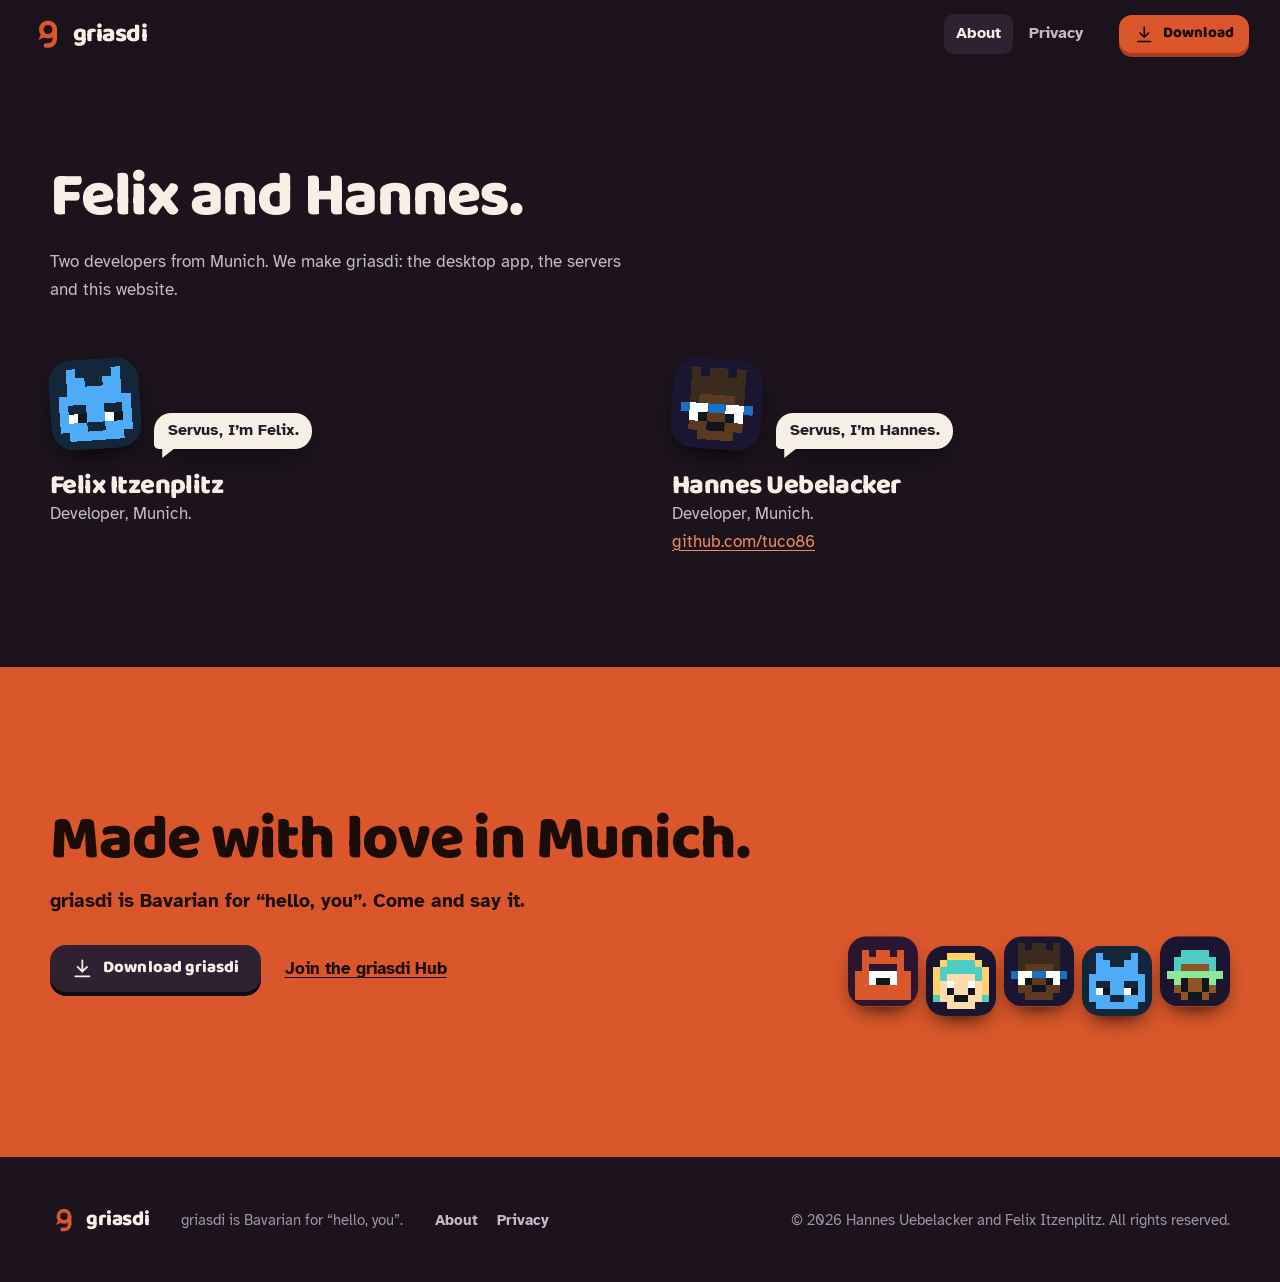
==== site/about/index.html @ dbf495a3 "Add the about and privacy pages" ====
<!doctype html>
<html lang="en">
<head>
<meta charset="utf-8">
<meta name="viewport" content="width=device-width, initial-scale=1">
<meta name="referrer" content="no-referrer">
<meta http-equiv="Content-Security-Policy" content="default-src 'none'; script-src 'self'; style-src 'self'; img-src 'self'; font-src 'self'; base-uri 'none'; form-action 'none'">
<meta name="theme-color" content="#1c131d">
<title>griasdi: about us</title>
<meta name="description" content="griasdi is made by Felix Itzenplitz and Hannes Uebelacker, two developers from Munich.">
<link rel="canonical" href="https://griasdi.github.io/about/">
<meta property="og:site_name" content="griasdi">
<meta property="og:type" content="website">
<meta property="og:url" content="https://griasdi.github.io/about/">
<meta property="og:title" content="About griasdi">
<meta property="og:description" content="griasdi is made by Felix Itzenplitz and Hannes Uebelacker, two developers from Munich.">
<meta property="og:image" content="https://griasdi.github.io/img/card.png">
<meta property="og:image:type" content="image/png">
<meta property="og:image:width" content="1200">
<meta property="og:image:height" content="630">
<meta property="og:image:alt" content="griasdi: five pixel faces around a table talk in speech bubbles while the server in the middle only sees scrambled hex.">
<meta name="twitter:card" content="summary_large_image">
<link rel="icon" href="../img/mark.svg" type="image/svg+xml">
<link rel="preload" href="../fonts/baloo2.woff2" as="font" type="font/woff2" crossorigin>
<link rel="preload" href="../fonts/atkinson-400.woff2" as="font" type="font/woff2" crossorigin>
<link rel="stylesheet" href="../styles.css">
<link rel="stylesheet" href="about.css">
</head>
<body>
<svg class="sprite" aria-hidden="true" focusable="false">
  <symbol id="i-down" viewBox="0 0 24 24"><path d="M12 3.5v12M7 10.5l5 5 5-5M4.5 20.5h15"/></symbol>
</svg>

<a class="skip" href="#main">Skip to content</a>

<header class="top">
  <nav class="nav" aria-label="Main">
    <a class="brand" href="../" aria-label="griasdi, to the home page"><img src="../img/mark.svg" width="34" height="34" alt=""><span>griasdi</span></a>
    <ul class="nav-links">
      <li><a href="../about/" aria-current="page">About</a></li>
      <li><a href="../privacy/">Privacy</a></li>
    </ul>
    <a class="btn btn-small" href="../#download"><svg class="ico" aria-hidden="true"><use href="#i-down"/></svg>Download</a>
  </nav>
</header>

<main id="main">
  <div class="wrap about-head">
    <h1>Felix and Hannes.</h1>
    <p>Two developers from Munich. We make griasdi: the desktop app, the servers and this website.</p>
  </div>
  <ul class="wrap duo">
    <li class="person">
      <div class="peek"><span class="face-slot" data-face="40" aria-hidden="true"></span><span class="bubble">Servus, I’m Felix.</span></div>
      <h2>Felix Itzenplitz</h2>
      <p>Developer, Munich.</p>
    </li>
    <li class="person">
      <div class="peek"><span class="face-slot" data-face="27" aria-hidden="true"></span><span class="bubble">Servus, I’m Hannes.</span></div>
      <h2>Hannes Uebelacker</h2>
      <p>Developer, Munich.</p>
      <p><a href="https://github.com/tuco86">github.com/tuco86</a></p>
    </li>
  </ul>
  <section class="love" aria-labelledby="love-title">
    <div class="wrap love-row">
      <div>
        <h2 id="love-title">Made with love in Munich.</h2>
        <p class="love-say">griasdi is Bavarian for “hello, you”. Come and say it.</p>
        <p class="love-actions"><a class="btn btn-ghost" href="../#download"><svg class="ico" aria-hidden="true"><use href="#i-down"/></svg>Download griasdi</a><a href="../join/#invite:[base64]">Join the griasdi Hub</a></p>
      </div>
      <div class="dl-cast" aria-hidden="true"><span class="face-slot" data-face="11"></span><span class="face-slot" data-face="1"></span><span class="face-slot" data-face="27"></span><span class="face-slot" data-face="40"></span><span class="face-slot" data-face="6"></span></div>
    </div>
  </section>
</main>

<footer class="foot">
  <div class="wrap foot-row">
    <a class="brand" href="../" aria-label="griasdi, to the home page"><img src="../img/mark.svg" width="28" height="28" alt=""><span>griasdi</span></a>
    <p>griasdi is Bavarian for “hello, you”.</p>
    <ul class="foot-links"><li><a href="../about/">About</a></li><li><a href="../privacy/">Privacy</a></li></ul>
    <p class="legal">© 2026 Hannes Uebelacker and Felix Itzenplitz. All rights reserved.</p>
  </div>
</footer>

<script src="../faces.js"></script>
<script src="../site.js"></script>
</body>
</html>
---- site/styles.css ----
/* Fonts: Baloo 2, Atkinson Hyperlegible and JetBrains Mono, all under the SIL Open Font License 1.1 (fonts/OFL.txt). */
@font-face { font-family: "Baloo 2"; src: url("fonts/baloo2.woff2") format("woff2"); font-weight: 400 800; font-display: swap; }
@font-face { font-family: "Atkinson Hyperlegible"; src: url("fonts/atkinson-400.woff2") format("woff2"); font-weight: 400; font-display: swap; }
@font-face { font-family: "Atkinson Hyperlegible"; src: url("fonts/atkinson-700.woff2") format("woff2"); font-weight: 700; font-display: swap; }
@font-face { font-family: "Atkinson Hyperlegible"; src: url("fonts/atkinson-400i.woff2") format("woff2"); font-weight: 400; font-style: italic; font-display: swap; }
@font-face { font-family: "JetBrains Mono"; src: url("fonts/jetbrains-mono.woff2") format("woff2"); font-weight: 400 700; font-display: swap; }

:root {
  color-scheme: dark;
  --night: #1c131d;
  --night-2: #241926;
  --night-3: #2f2131;
  --line: #453248;
  --ink: #f6efe6;
  --ink-2: #c3b9c9;
  --ink-3: #9d93a6;
  --terra: #d9572b;
  --terra-d: #a83e19;
  --terra-l: #f08a5d;
  --on-terra: #1b0c06;
  --teal: #4fa3a5;
  --teal-l: #7cc6c7;
  --gold: #e0b04c;
  --lav: #9b8ac4;
  --lav-l: #bcaee0;
  --display: "Baloo 2", "Atkinson Hyperlegible", system-ui, sans-serif;
  --body: "Atkinson Hyperlegible", system-ui, sans-serif;
  --mono: "JetBrains Mono", ui-monospace, monospace;
  --wrap: 1180px;
  --gap: clamp(1rem, 2.4vw, 2rem);
  --section: clamp(5rem, 11vw, 9rem);
  --ease-out: cubic-bezier(.16, 1, .3, 1);
  --spring: cubic-bezier(.34, 1.56, .64, 1);
}

*, *::before, *::after { box-sizing: border-box; }
html { scroll-behavior: smooth; scroll-padding-top: 5rem; }
@media (prefers-reduced-motion: reduce) { html { scroll-behavior: auto; } }

body {
  margin: 0;
  background: var(--night);
  color: var(--ink);
  font: 400 1.0625rem/1.6 var(--body);
  -webkit-font-smoothing: antialiased;
  text-rendering: optimizeLegibility;
  caret-color: var(--terra);
  scrollbar-color: var(--line) var(--night);
}
::selection { background: var(--terra); color: var(--on-terra); }
::-webkit-scrollbar { width: 12px; }
::-webkit-scrollbar-track { background: var(--night); }
::-webkit-scrollbar-thumb { background: var(--line); border-radius: 8px; border: 3px solid var(--night); }

img, svg, canvas { display: block; max-width: 100%; }
a { color: var(--terra-l); text-underline-offset: .2em; text-decoration-thickness: .08em; }
a:hover { color: var(--ink); }
:focus-visible { outline: 3px solid var(--terra-l); outline-offset: 3px; border-radius: 6px; }
h1, h2, h3 { margin: 0; font-family: var(--display); font-weight: 800; line-height: 1.05; letter-spacing: -.02em; text-wrap: balance; }
h2 { font-size: clamp(2.3rem, 5vw, 3.9rem); }
h3 { font-size: 1.3rem; line-height: 1.2; letter-spacing: -.01em; }
p { margin: 0; text-wrap: pretty; }
b { font-weight: 700; }
code, pre { font-family: var(--mono); }

.sprite { position: absolute; width: 0; height: 0; overflow: hidden; }
.ico { width: 1.35em; height: 1.35em; fill: none; stroke: currentColor; stroke-width: 1.9; stroke-linecap: round; stroke-linejoin: round; flex: none; }
.ico .dot, use.dots { fill: currentColor; stroke: none; }
.sr-only { position: absolute; width: 1px; height: 1px; overflow: hidden; clip-path: inset(50%); white-space: nowrap; }
.skip { position: absolute; left: 1rem; top: -4rem; z-index: 50; padding: .6rem 1rem; background: var(--terra); color: var(--on-terra); border-radius: 10px; font-weight: 700; }
.skip:focus { top: 1rem; }

.wrap { width: min(var(--wrap), calc(100% - 2 * var(--gap))); margin-inline: auto; }

/* ---------- buttons ---------- */
.btn {
  --b: var(--terra);
  display: inline-flex; align-items: center; gap: .55em;
  padding: .72em 1.25em;
  border: 0; border-radius: 16px;
  background: var(--b); color: var(--on-terra);
  font: 800 1.05rem/1 var(--display); letter-spacing: .01em;
  text-decoration: none; cursor: pointer;
  box-shadow: 0 5px 0 var(--terra-d), 0 12px 24px -10px rgb(0 0 0 / .6);
  transform: translateY(0);
  transition: transform .18s var(--ease-out), box-shadow .18s var(--ease-out), background .18s;
}
.btn:hover { color: var(--on-terra); background: var(--terra-l); transform: translateY(-2px); box-shadow: 0 7px 0 var(--terra-d), 0 16px 28px -10px rgb(0 0 0 / .6); }
.btn:active { transform: translateY(4px); box-shadow: 0 1px 0 var(--terra-d), 0 6px 12px -8px rgb(0 0 0 / .5); }
.btn-small { font-size: .95rem; padding: .55em 1em; border-radius: 13px; box-shadow: 0 4px 0 var(--terra-d); }
.btn-small:hover { box-shadow: 0 6px 0 var(--terra-d); }
.btn-big { font-size: clamp(1.15rem, 1.6vw, 1.35rem); padding: .85em 1.5em; border-radius: 20px; }
.btn-ghost { --b: var(--night-3); color: var(--ink); box-shadow: 0 4px 0 #0e0c13; }
.btn-ghost:hover { background: var(--line); color: var(--ink); box-shadow: 0 6px 0 #0e0c13; }
.btn-ghost:active { box-shadow: 0 1px 0 #0e0c13; }

/* ---------- nav ---------- */
.top {
  position: sticky; top: 0; z-index: 20;
  background: rgb(28 19 29 / .82);
  backdrop-filter: saturate(1.3) blur(12px);
  border-bottom: 1px solid transparent;
  transition: border-color .3s;
}
.top.scrolled { border-bottom-color: var(--line); }
.nav { display: flex; align-items: center; gap: 1.5rem; width: min(1320px, calc(100% - 2 * var(--gap))); margin-inline: auto; height: 4.25rem; }
.brand { display: inline-flex; align-items: center; gap: .5rem; color: var(--ink); text-decoration: none; font: 800 1.55rem/1 var(--display); letter-spacing: -.02em; }
.brand:hover { color: var(--ink); }
.brand img { transition: transform .5s var(--spring); }
.brand:hover img { transform: rotate(-12deg) scale(1.08); }
.nav-links { display: flex; gap: .25rem; margin: 0 0 0 auto; padding: 0; list-style: none; }
.nav-links a { display: block; padding: .45rem .75rem; border-radius: 10px; color: var(--ink-2); text-decoration: none; font-weight: 700; font-size: .98rem; }
.nav-links a:hover { color: var(--ink); background: var(--night-3); }
.nav-links a[aria-current="page"] { color: var(--ink); background: var(--night-3); }
@media (max-width: 900px) { .nav-links { display: none; } .nav .btn-small { margin-left: auto; } }

/* ---------- hero ---------- */
.hero {
  display: grid; grid-template-columns: minmax(0, 1fr) minmax(0, 1.08fr); align-items: center; gap: clamp(1.5rem, 4vw, 4rem);
  width: min(1320px, calc(100% - 2 * var(--gap))); margin-inline: auto;
  min-height: calc(100svh - 4.25rem); padding-block: clamp(2rem, 5vw, 4rem);
}
.hero-title { display: grid; gap: .35em; }
.hero-word {
  font-size: clamp(4.2rem, 9.2vw, 6rem); line-height: .9; letter-spacing: -.035em;
  display: inline-block; width: fit-content; position: relative; padding: .08em .32em .14em; margin-left: -.06em;
  background: var(--terra); color: var(--on-terra); border-radius: .42em .42em .42em .1em;
  transform: rotate(-2deg); transform-origin: 10% 90%;
}
.hero-word::after { /* the bubble tail of the g mark */
  content: ""; position: absolute; left: .18em; bottom: -.3em; width: .42em; height: .36em;
  background: var(--terra); clip-path: polygon(0 0, 100% 0, 0 100%);
}
.hero-say { font-size: clamp(1.7rem, 3.2vw, 2.6rem); line-height: 1.08; color: var(--ink); max-width: 14ch; padding-top: .3em; }
.hero-lede { margin-top: 1.5rem; max-width: 36rem; font-size: clamp(1.08rem, 1.35vw, 1.22rem); color: var(--ink-2); }
.hero-actions { display: flex; flex-wrap: wrap; align-items: center; gap: 1rem 1.5rem; margin-top: 2.2rem; }
.link-quiet { color: var(--ink-2); font-weight: 700; }
.hero-pron { margin-top: 2.2rem; color: var(--ink-3); font-size: .95rem; }
.hero-pron b { color: var(--ink-2); font-family: var(--display); font-weight: 600; letter-spacing: .02em; }
.hero-beta { display: flex; align-items: flex-end; gap: .7rem; width: fit-content; margin-top: 1.8rem; text-decoration: none; }
.hero-beta .face-slot { width: 40px; flex: none; }
.hero-beta .bubble { transition: transform .2s var(--spring); }
.hero-beta:hover .bubble { transform: translateY(-2px) rotate(-1deg); }
.hero-beta:focus-visible { outline: 3px solid var(--terra-l); outline-offset: 4px; border-radius: 10px; }

@media (prefers-reduced-motion: no-preference) {
  .hero-word { animation: wave-hello 1.6s var(--spring) .2s both; }
  .hero-say, .hero-lede, .hero-actions, .hero-beta, .hero-pron { animation: rise .9s var(--ease-out) both; }
  .hero-say { animation-delay: .35s; } .hero-lede { animation-delay: .5s; } .hero-actions { animation-delay: .62s; } .hero-beta { animation-delay: .7s; } .hero-pron { animation-delay: .8s; }
}
@keyframes wave-hello { 0% { transform: rotate(-2deg) scale(.6); opacity: 0; } 40% { transform: rotate(6deg) scale(1.04); opacity: 1; } 60% { transform: rotate(-6deg); } 80% { transform: rotate(2deg); } 100% { transform: rotate(-2deg); } }
@keyframes rise { from { opacity: 0; transform: translateY(18px); filter: blur(4px); } to { opacity: 1; transform: none; filter: none; } }

/* the table */
.stage { margin: 0; display: grid; justify-items: center; gap: 1rem; }
.table { position: relative; width: min(100%, 660px, calc(100svh - 12rem)); min-width: min(100%, 420px); aspect-ratio: 1; }
.table::after { /* the table's rim of ticks; masked on its own layer so bubbles are never clipped */
  content: ""; position: absolute; inset: 0; z-index: 0; border-radius: 50%; pointer-events: none;
  background:
    radial-gradient(circle at 50% 50%, var(--night-2) 0 57%, transparent 57.3%),
    repeating-conic-gradient(from 0deg, var(--line) 0 1.2deg, transparent 1.2deg 6deg);
  -webkit-mask: radial-gradient(circle, #000 0 70.7%, transparent 70.8%);
  mask: radial-gradient(circle, #000 0 70.7%, transparent 70.8%);
}
.table::before { content: ""; position: absolute; inset: 21.5%; z-index: 1; border-radius: 50%; border: 2px dashed var(--line); }
.table > * { z-index: 2; }
.table > .packet { z-index: 1; }
.echo {
  position: absolute; z-index: 5; pointer-events: none; white-space: nowrap;
  padding: .3em .6em; border-radius: .9em .9em .9em .25em;
  background: var(--teal); color: #0b1d1e; font: 700 .78rem/1.1 var(--body);
  transform: translate(-50%, -70%); box-shadow: 0 8px 16px -8px #000;
}
.server {
  position: absolute; left: 50%; top: 50%; translate: -50% -50%;
  display: grid; justify-items: center; gap: .2rem;
  width: 9.5rem; padding: .9rem .6rem .8rem;
  background: var(--night-3); border: 2px solid var(--line); border-radius: 22px;
  color: var(--ink-3);
  box-shadow: 0 18px 40px -18px #000;
  transition: border-color .25s, box-shadow .25s;
}
.server .ico { width: 1.8rem; height: 1.8rem; }
.server-name { font: 800 1.05rem/1 var(--display); color: var(--ink-2); }
.server-sees { font: 600 .82rem/1.2 var(--mono); color: var(--gold); letter-spacing: .02em; min-height: 1.2em; }
.server.busy { border-color: var(--gold); box-shadow: 0 0 0 6px rgb(224 176 76 / .12), 0 18px 40px -18px #000; }

.seats { list-style: none; margin: 0; padding: 0; }
.seat {
  position: absolute; left: var(--x, 50%); top: var(--y, 50%); translate: -50% -50%;
  display: grid; justify-items: center; gap: .85rem;
  width: var(--seat-w, clamp(4.6rem, 17%, 7.4rem)); z-index: 3;
}
.seat-btn {
  all: unset; cursor: pointer; position: relative; width: 100%; aspect-ratio: 1; border-radius: 26%;
  transition: transform .35s var(--spring);
}
.seat-btn:hover { transform: translateY(-4px) rotate(-3deg); }
.seat-btn:active { transform: scale(.94); }
.seat-btn:focus-visible { outline: 3px solid var(--terra-l); outline-offset: 4px; }
.seat-btn::after { /* speaking ring, teal like voice in the audio diagram */
  content: ""; position: absolute; inset: -7px; border-radius: 30%; border: 4px solid var(--teal);
  opacity: 0; transform: scale(.9); transition: opacity .2s, transform .3s var(--spring);
}
.seat.speaking .seat-btn::after { opacity: 1; transform: scale(1); animation: ring 0.5s ease-in-out infinite alternate; }
.seat.got .seat-btn { animation: nod .5s var(--spring); }
@keyframes ring { to { inset: -11px; border-color: var(--teal-l); } }
@keyframes nod { 40% { transform: translateY(-7px) rotate(4deg); } }
.seat-name { font: 800 1rem/1 var(--display); color: var(--ink-2); }
.seat.speaking .seat-name { color: var(--teal-l); }
.idle .seat-btn { animation: bob 3.2s ease-in-out infinite; animation-delay: var(--d, 0s); }
@keyframes bob { 50% { translate: 0 -5px; } }

.face { display: block; width: 100%; height: 100%; border-radius: 26%; overflow: hidden; box-shadow: 0 10px 22px -10px #000; }
.face-slot { display: block; }
.face svg { width: 100%; height: 100%; shape-rendering: crispEdges; }

.bubble {
  position: relative; display: inline-block; max-width: 15rem;
  padding: .55em .85em; border-radius: 1.1em 1.1em 1.1em .3em;
  background: var(--ink); color: #241c2c;
  font: 700 1rem/1.25 var(--body);
  box-shadow: 0 10px 24px -12px #000;
}
.bubble::after { content: ""; position: absolute; left: .5em; bottom: -.55em; width: .9em; height: .7em; background: inherit; clip-path: polygon(0 0, 100% 0, 0 100%); }
.say { position: absolute; z-index: 3; left: 50%; bottom: calc(100% + .6rem); translate: -12% 0; width: max-content; pointer-events: none; transform-origin: 10% 100%; }
.seat.right .say { translate: -88% 0; border-radius: 1.1em 1.1em .3em 1.1em; }
.seat.right .say::after { left: auto; right: .5em; clip-path: polygon(0 0, 100% 0, 100% 100%); }

.packet {
  position: absolute; z-index: 2; left: 0; top: 0; pointer-events: none;
  padding: .18em .45em; border-radius: .5em;
  background: var(--gold); color: #2a1d05; font: 600 .72rem/1 var(--mono); white-space: nowrap;
  translate: -50% -50%; box-shadow: 0 6px 14px -6px #000;
}
.stage-cap { color: var(--ink-3); font-size: .95rem; text-align: center; }

@media (max-width: 900px) {
  .hero { grid-template-columns: 1fr; min-height: 0; padding-top: 2.5rem; }
  .stage { order: 2; padding-top: 2.75rem; }
  .table { width: min(100%, 520px); }
  .server { width: 7.5rem; padding: .6rem .4rem; }
  .bubble { font-size: .9rem; max-width: 11rem; }
}

/* ---------- sections ---------- */
section { padding-block: var(--section); }
section[id]:not(.hero) { scroll-margin-top: calc(2rem - var(--section)); } /* anchor jumps skip the section's top padding: content lands 7rem down, like the sticky .smarts head */
.band { background: var(--night-2); border-block: 1px solid #2c1f2e; }
.section-head { display: grid; gap: 1.1rem; max-width: 46rem; margin-bottom: clamp(2.5rem, 5vw, 4rem); }
.section-head p { color: var(--ink-2); font-size: 1.15rem; max-width: 62ch; }

/* voice */
.noise { background: var(--night); border: 1px solid var(--line); border-radius: 28px; padding: clamp(1rem, 2.5vw, 1.75rem); }
.noise-head { display: flex; flex-wrap: wrap; align-items: center; justify-content: space-between; gap: .8rem 1.5rem; margin-bottom: 1rem; }
.noise-label { font: 800 1.2rem/1 var(--display); }
.seg { display: inline-flex; flex-wrap: wrap; padding: 4px; gap: 4px; border-radius: 14px; background: var(--night-3); max-width: 100%; }
.seg button {
  all: unset; cursor: pointer; padding: .5em .95em; border-radius: 10px;
  font: 700 .95rem/1 var(--body); color: var(--ink-2);
  transition: background .2s, color .2s;
}
.seg button:hover { color: var(--ink); }
.seg button[aria-checked="true"] { background: var(--lav); color: #17121f; }
.seg button:focus-visible { outline: 3px solid var(--lav-l); outline-offset: 1px; }
.wave { width: 100%; height: auto; aspect-ratio: 1200 / 264; }
@media (max-width: 520px) { .seg button { padding: .5em .7em; font-size: .88rem; } }
.noise-note { margin-top: .75rem; color: var(--ink-3); font-size: .95rem; }

.pipe-wrap { margin-top: clamp(2rem, 4vw, 3rem); }
.pipe { width: 100%; height: auto; font-family: var(--body); }
.pipe-v { display: none; max-width: 420px; margin-inline: auto; }
@media (max-width: 700px) { .pipe-h { display: none; } .pipe-v { display: block; } }
.pipe-zone rect { fill: var(--night); stroke: var(--line); }
.pipe-zone text { fill: var(--ink-3); font: 700 15px var(--display); letter-spacing: .02em; }
.pipe-line { fill: none; stroke: var(--teal); stroke-width: 3; }
.pipe-line.secret { stroke: var(--gold); stroke-dasharray: 8 7; animation: dash 1s linear infinite; }
@keyframes dash { to { stroke-dashoffset: -15; } }
.pulse { fill: var(--teal-l); }
.node circle, .node rect { fill: var(--night-3); stroke: var(--teal); stroke-width: 2.5; }
.node.model circle { stroke: var(--lav); fill: #251f33; }
.node.lock circle { stroke: var(--gold); }
.node.srv rect { stroke: var(--gold); stroke-dasharray: 5 5; fill: var(--night-2); }
.node use { color: var(--ink); fill: none; stroke: currentColor; stroke-width: 1.9; stroke-linecap: round; stroke-linejoin: round; }
.node text { fill: var(--ink-2); font-size: 14px; font-weight: 700; text-anchor: middle; }
.node.row text { text-anchor: start; font-size: 17px; }
.node.row .node-k { text-anchor: middle; font-size: 12px; }
.node.row .node-sub { font-size: 14px; }
.node .node-k { fill: var(--ink); font: 600 12px var(--mono); }
.node.srv .node-k { fill: var(--gold); }
.node .node-sub { fill: var(--ink-3); font-size: 12px; font-weight: 400; }
.pipe-spec { fill: var(--ink-3); font: 400 13px var(--mono); }

.voice-facts, .key-facts { list-style: none; margin: 0; padding: 0; }
.voice-facts { display: grid; grid-template-columns: repeat(3, minmax(0, 1fr)); gap: 1.5rem clamp(1.5rem, 3vw, 3rem); margin-top: clamp(2.5rem, 5vw, 3.5rem); }
.voice-facts li, .key-facts li { display: flex; gap: .8rem; align-items: flex-start; color: var(--ink-2); }
.voice-facts .ico { color: var(--teal-l); margin-top: .1em; }
.voice-facts b, .key-facts b { color: var(--ink); }
@media (max-width: 820px) { .voice-facts { grid-template-columns: 1fr; } }

/* everything */
.shot { margin: 0 0 clamp(3rem, 6vw, 5rem); }
.shot-frame { position: relative; border-radius: 22px; padding: 10px; background: linear-gradient(180deg, var(--night-3), var(--night-2)); border: 1px solid var(--line); box-shadow: 0 40px 80px -40px #000, 0 0 0 1px #0c0a10; }
.shot-frame img { width: 100%; height: auto; border-radius: 14px; }
.shot figcaption { margin-top: .8rem; color: var(--ink-3); font-size: .9rem; text-align: right; }
.tag {
  position: absolute; left: var(--x); top: var(--y); z-index: 1;
  padding: .5em .9em; border-radius: 1em 1em 1em .25em;
  font: 800 clamp(.8rem, 1.3vw, 1.02rem)/1.15 var(--display);
  background: var(--terra); color: var(--on-terra);
  box-shadow: 0 12px 24px -10px #000;
  rotate: -3deg; transition: rotate .4s var(--spring), scale .4s var(--spring);
}
.tag:hover { rotate: 2deg; scale: 1.06; }
.tag-voice { background: var(--teal); color: #0b1d1e; }
.tag-share { background: var(--gold); color: #2a1d05; rotate: 2deg; }
.tag-face { background: var(--lav); color: #17121f; rotate: 3deg; }
@media (max-width: 700px) { .tag { display: none; } }

/* features, said by the cast as chat lines */
.feats { list-style: none; margin: 0; padding: 0; display: grid; grid-template-columns: repeat(2, minmax(0, 1fr)); gap: 1.6rem clamp(2rem, 5vw, 4rem); }
.feats li { display: flex; align-items: flex-end; gap: .9rem; }
.feats li:nth-child(4n + 2), .feats li:nth-child(4n + 3) { flex-direction: row-reverse; }
.feats .face-slot { width: 60px; flex: none; }
.feats li:nth-child(odd) .face-slot { rotate: -4deg; }
.feats li:nth-child(even) .face-slot { rotate: 4deg; }
.bubble.feat { max-width: none; flex: 1; padding: 1rem 1.2rem 1.1rem; border-radius: 1.3em 1.3em 1.3em .35em; font: 400 1rem/1.5 var(--body); }
.bubble.feat::after { left: 1em; }
.feats li:nth-child(4n + 2) .bubble.feat, .feats li:nth-child(4n + 3) .bubble.feat { border-radius: 1.3em 1.3em .35em 1.3em; }
.feats li:nth-child(4n + 2) .bubble.feat::after, .feats li:nth-child(4n + 3) .bubble.feat::after { left: auto; right: 1em; clip-path: polygon(0 0, 100% 0, 100% 100%); }
.bubble.feat h3 { color: #241c2c; margin-bottom: .25rem; }
.bubble.feat p { color: #4a3f52; max-width: 46ch; }
.feats li:nth-child(3n + 2) .bubble.feat { background: #f3d9cc; }
.feats li:nth-child(3n) .bubble.feat { background: #d6ecec; }
@media (max-width: 760px) { .feats { grid-template-columns: 1fr; } }

/* smarts: lavender is the on-device model in the audio diagram */
.smarts-grid { display: grid; grid-template-columns: minmax(0, .9fr) minmax(0, 1.1fr); gap: clamp(2rem, 6vw, 5rem); align-items: start; }
.smarts h2 { color: var(--lav-l); }
.smarts .section-head { position: sticky; top: 7rem; margin-bottom: 0; }
.peek { display: flex; align-items: flex-end; gap: .9rem; margin-top: 1.5rem; }
.peek .face-slot { width: 70px; flex: none; }
.peek .bubble { font-size: .98rem; }
.models { list-style: none; margin: 0; padding: 0; display: grid; }
.model { padding: 1.4rem 0 1.5rem; border-top: 2px solid rgb(155 138 196 / .4); }
.model:last-child { border-bottom: 2px solid rgb(155 138 196 / .4); }
.model h3 { color: var(--lav-l); margin-bottom: .35rem; }
.model p { color: var(--ink-2); max-width: 58ch; }
.model.tap h3 { color: var(--gold); }
@media (max-width: 900px) { .smarts-grid { grid-template-columns: 1fr; } .smarts .section-head { position: static; } }

/* keys */
.keys-grid { display: grid; grid-template-columns: minmax(0, 1fr) minmax(0, 1fr); gap: clamp(2rem, 6vw, 5rem); align-items: center; }
.keys .section-head { margin-bottom: 0; }
.keys h2 { color: var(--gold); }
.key-facts { display: grid; gap: .9rem; margin-top: .6rem; }
.key-facts .ico { color: var(--gold); margin-top: .1em; }
.vault { background: var(--night-2); border: 1px solid var(--line); border-radius: 28px; padding: 1.25rem; box-shadow: 0 40px 70px -40px #000; }
.vault-head { display: flex; align-items: center; justify-content: space-between; gap: 1rem; padding: .25rem .4rem 1rem; border-bottom: 1px solid var(--line); flex-wrap: wrap; }
.vault-title { font: 800 1.25rem/1 var(--display); }
.switch { all: unset; cursor: pointer; display: inline-flex; align-items: center; gap: .6rem; color: var(--ink-2); font-weight: 700; font-size: .95rem; }
.switch-knob { position: relative; width: 2.8rem; height: 1.6rem; border-radius: 1rem; background: var(--night-3); border: 1.5px solid var(--line); transition: background .25s; }
.switch-knob::after { content: ""; position: absolute; top: 2px; left: 2px; width: 1.2rem; height: 1.2rem; border-radius: 50%; background: var(--ink-2); transition: translate .35s var(--spring), background .25s; }
.switch[aria-checked="true"] { color: var(--gold); }
.switch[aria-checked="true"] .switch-knob { background: rgb(224 176 76 / .25); border-color: var(--gold); }
.switch[aria-checked="true"] .switch-knob::after { translate: 1.2rem 0; background: var(--gold); }
.switch:focus-visible { outline: 3px solid var(--gold); outline-offset: 4px; border-radius: 10px; }
.chat { list-style: none; margin: 0; padding: 1rem .4rem; display: grid; gap: 1rem; }
.chat li { display: grid; grid-template-columns: 40px 1fr; column-gap: .8rem; }
.chat .face-slot { grid-row: span 2; width: 40px; }
.chat b { font-family: var(--display); font-weight: 800; font-size: 1.02rem; line-height: 1.2; }
.chat .msg { color: var(--ink-2); overflow-wrap: anywhere; transition: color .2s; }
.chat.sealed .msg { font-family: var(--mono); font-size: .9rem; color: var(--gold); }
.roll { display: grid; grid-template-columns: auto 1fr; gap: 1.1rem; align-items: center; margin-top: .5rem; padding: 1.1rem; border-radius: 20px; background: var(--night); }
.roll-face { width: 90px; }
.roll p { color: var(--ink-2); margin-bottom: .8rem; }
.roll p b { color: var(--ink); }
.roll-face.rolling .face { animation: tumble .45s var(--spring); }
@keyframes tumble { 0% { transform: rotate(0) scale(.7); } 60% { transform: rotate(14deg) scale(1.08); } 100% { transform: none; } }
@media (max-width: 900px) { .keys-grid { grid-template-columns: 1fr; } }

/* devs */
.devs-grid { display: grid; grid-template-columns: minmax(0, 1.25fr) minmax(0, 1fr); gap: 1.1rem; align-items: start; }
.devs-grid > * { min-width: 0; }
.term { display: flex; flex-direction: column; gap: .8rem; padding: 1.5rem; border-radius: 24px; background: var(--night); border: 1px solid var(--line); }
.term header { display: flex; align-items: center; gap: .7rem; color: var(--terra-l); }
.term h3 { color: var(--ink); }
.term p { color: var(--ink-2); }
.term pre { margin: auto 0 0; padding: 1rem 1.1rem; border-radius: 14px; background: #0f0d14; border: 1px solid #2a2433; color: var(--ink); font-size: .88rem; line-height: 1.65; overflow-x: auto; }
.term .c { color: var(--ink-3); }
.term .p { color: var(--terra-l); user-select: none; }
.term .k { color: var(--lav-l); }
.term .s { color: var(--teal-l); }
.tools { list-style: none; margin: 0; padding: 0; display: flex; flex-wrap: wrap; gap: .45rem; }
.tools li { padding: .35em .7em; border-radius: 10px; background: var(--night-3); color: var(--gold); font: 600 .82rem/1 var(--mono); }
@media (max-width: 860px) { .devs-grid { grid-template-columns: 1fr; } }

/* download: the terracotta band */
.download { background: var(--terra); color: var(--on-terra); position: relative; overflow: hidden; }
.download a, .download a:hover { color: var(--on-terra); }
.download a:hover { text-decoration-thickness: .16em; }
.dl-head { display: grid; grid-template-columns: 1fr auto; align-items: end; gap: 1rem 2rem; margin-bottom: clamp(2rem, 4vw, 3rem); }
.dl-head h2 { grid-column: 1; }
.dl-head p { grid-column: 1; font-size: 1.2rem; font-weight: 700; color: var(--on-terra); }
.dl-cast { grid-column: 2; grid-row: 1 / span 2; display: flex; gap: .5rem; }
.dl-cast .face-slot { width: 70px; }
@media (max-width: 700px) { .dl-cast .face-slot { width: 50px; } }
.dl-cast .face-slot:nth-child(odd) { translate: 0 -.6rem; }
@media (prefers-reduced-motion: no-preference) { .dl-cast .face-slot { animation: hop 2.4s ease-in-out infinite; animation-delay: calc(var(--i) * .18s); } }
@keyframes hop { 0%, 70%, 100% { transform: none; } 80% { transform: translateY(-14px) rotate(-6deg); } 90% { transform: translateY(0) rotate(3deg); } }
@media (max-width: 700px) { .dl-head { grid-template-columns: 1fr; } .dl-cast { grid-column: 1; grid-row: auto; } }

.platforms { display: grid; grid-template-columns: 1.35fr 1fr 1fr; gap: 1rem; }
.platform { position: relative; display: flex; flex-direction: column; gap: .5rem; padding: 1.5rem; border-radius: 26px; background: var(--night); color: var(--ink); box-shadow: 0 30px 50px -28px #3b1205; }
.platform h3 { font-size: 1.7rem; }
.platform p { color: var(--ink-2); margin-bottom: .6rem; }
.platform.mine::before { /* tape: the visitor's system */
  content: "your system"; position: absolute; top: -.8rem; right: 1.2rem;
  padding: .3em .8em; background: var(--gold); color: #2a1d05;
  font: 800 .85rem/1 var(--display); letter-spacing: .02em; rotate: 4deg; border-radius: 3px;
  box-shadow: 0 4px 8px -4px rgb(0 0 0 / .5);
}
.files { list-style: none; margin: auto 0 0; padding: 0; display: grid; grid-template-columns: repeat(auto-fill, minmax(8.5rem, 1fr)); gap: .6rem; }
.file {
  display: grid; gap: .15rem; padding: .8rem 1rem; border-radius: 16px;
  background: var(--night-3); border: 1.5px solid var(--line); color: var(--ink) !important; text-decoration: none;
  transition: transform .2s var(--spring), border-color .2s, background .2s;
}
.file span { font: 800 1.15rem/1.1 var(--display); }
.file small { color: var(--ink-3); font-size: .85rem; }
.file:hover { transform: translateY(-3px); border-color: var(--terra-l); background: #322a3e; }
.file:focus-visible { outline-color: var(--ink); }
.platform .pf-note { margin: .4rem 0 0; font-size: .9rem; color: var(--ink-3); }
.sums { margin-top: 1.4rem; font-weight: 700; color: var(--on-terra); }
.download a[aria-disabled="true"] { opacity: .5; pointer-events: none; }
.beta {
  display: grid; grid-template-columns: auto 1fr auto; align-items: center; gap: 1rem 1.5rem;
  margin-top: clamp(2rem, 4vw, 3rem); padding: 1.5rem;
  border-radius: 26px; background: var(--night); color: var(--ink); box-shadow: 0 30px 50px -28px #3b1205;
}
.beta .face-slot { width: 70px; }
.beta h3 { font-size: 1.7rem; }
.beta p { color: var(--ink-2); max-width: 46ch; }
@media (max-width: 700px) { .beta { grid-template-columns: auto 1fr; } .beta .btn { grid-column: 1 / -1; justify-self: start; } }
@media (max-width: 900px) { .platforms { grid-template-columns: 1fr; } }

.soon {
  position: relative; display: flex; align-items: center; gap: 1rem;
  width: fit-content; max-width: 100%; margin-top: clamp(2.5rem, 5vw, 3.5rem); padding: 1rem 4.5rem 1rem 1.2rem;
  border: 2px dashed rgb(27 12 6 / .45); border-radius: 18px; color: var(--on-terra);
}
.soon .ico { width: 1.8rem; height: 1.8rem; }
.soon p { font-size: 1.05rem; }
.stamp {
  position: absolute; right: -.9rem; top: 50%; translate: 0 -50%; rotate: -14deg;
  padding: .2em .55em; border: 3px solid var(--on-terra); border-radius: 8px;
  font: 800 1.15rem/1 var(--display); text-transform: uppercase; letter-spacing: .08em; color: var(--on-terra);
  background: var(--terra);
}

/* footer */
.foot { padding-block: 3rem; border-top: 1px solid #241f2e; }
.foot-row { display: flex; flex-wrap: wrap; align-items: center; gap: 1rem 2rem; color: var(--ink-3); font-size: .95rem; }
.foot .brand { font-size: 1.3rem; }
.foot .legal { margin-left: auto; }
.foot-links { display: flex; flex-wrap: wrap; gap: .25rem 1.2rem; margin: 0; padding: 0; list-style: none; }
.foot-links a { color: var(--ink-2); font-weight: 700; text-decoration: none; }
.foot-links a:hover { color: var(--ink); text-decoration: underline; }

/* reveal: content is visible by default; only with script and motion allowed does it rise in */
@media (prefers-reduced-motion: no-preference) {
  .js .reveal { opacity: 0; translate: 0 26px; transition: opacity .8s var(--ease-out), translate .8s var(--ease-out); }
  .js .reveal.in { opacity: 1; translate: 0 0; }
}
---- site/about/about.css ----
/* The about page: layout only. Tokens, .btn, .peek, .bubble, .dl-cast and the nav come from ../styles.css. */
.about-head { display: grid; gap: 1.1rem; padding-block: clamp(3rem, 8vw, 6rem) clamp(2rem, 5vw, 3.5rem); }
.about-head h1 { font-size: clamp(2.3rem, 5vw, 3.9rem); }
.about-head p { color: var(--ink-2); font-size: clamp(1.08rem, 1.35vw, 1.22rem); max-width: 52ch; }
.duo { list-style: none; margin-block: 0; padding: 0 0 clamp(4rem, 9vw, 7rem); display: grid; grid-template-columns: repeat(2, minmax(0, 1fr)); gap: clamp(2.5rem, 5vw, 4rem); }
.person .peek { margin-top: 0; }
.person .peek .face-slot { width: 90px; rotate: -4deg; }
.person:nth-child(even) .peek .face-slot { rotate: 4deg; }
.person h2 { font-size: 1.7rem; margin-top: 1.4rem; }
.person p { color: var(--ink-2); }
.love { background: var(--terra); color: var(--on-terra); }
.love a:not(.btn), .love a:not(.btn):hover { color: var(--on-terra); font-weight: 700; }
.love :focus-visible { outline-color: var(--on-terra); }
.love-row { display: grid; grid-template-columns: 1fr auto; align-items: end; gap: 1.5rem 2rem; }
.love-say { margin-top: .8rem; font-size: 1.2rem; font-weight: 700; }
.love-actions { display: flex; flex-wrap: wrap; align-items: center; gap: 1rem 1.5rem; margin-top: 1.8rem; }
@media (max-width: 700px) { .duo { grid-template-columns: 1fr; } .love-row { grid-template-columns: 1fr; } }
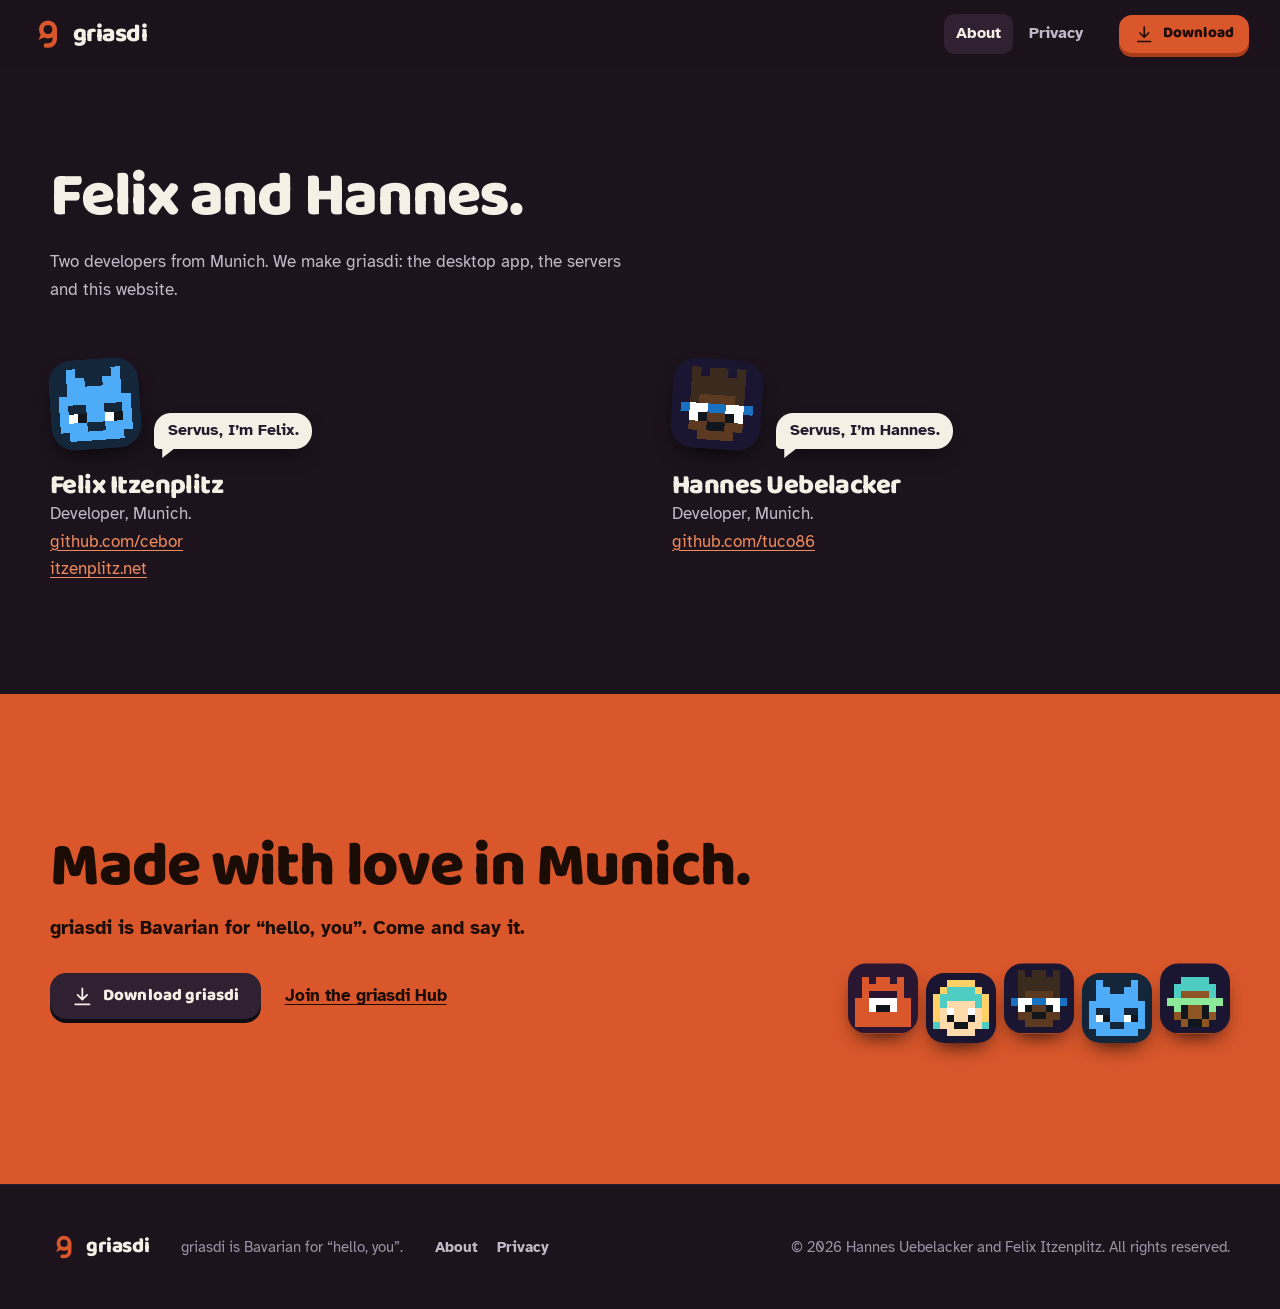
==== commit 8d8035d1: "Link Felix's GitHub profile and website on the about page" ====
--- a/site/about/index.html
+++ b/site/about/index.html
@@ -54,6 +54,8 @@
       <div class="peek"><span class="face-slot" data-face="40" aria-hidden="true"></span><span class="bubble">Servus, I’m Felix.</span></div>
       <h2>Felix Itzenplitz</h2>
       <p>Developer, Munich.</p>
+      <p><a href="https://github.com/cebor">github.com/cebor</a></p>
+      <p><a href="https://itzenplitz.net">itzenplitz.net</a></p>
     </li>
     <li class="person">
       <div class="peek"><span class="face-slot" data-face="27" aria-hidden="true"></span><span class="bubble">Servus, I’m Hannes.</span></div>
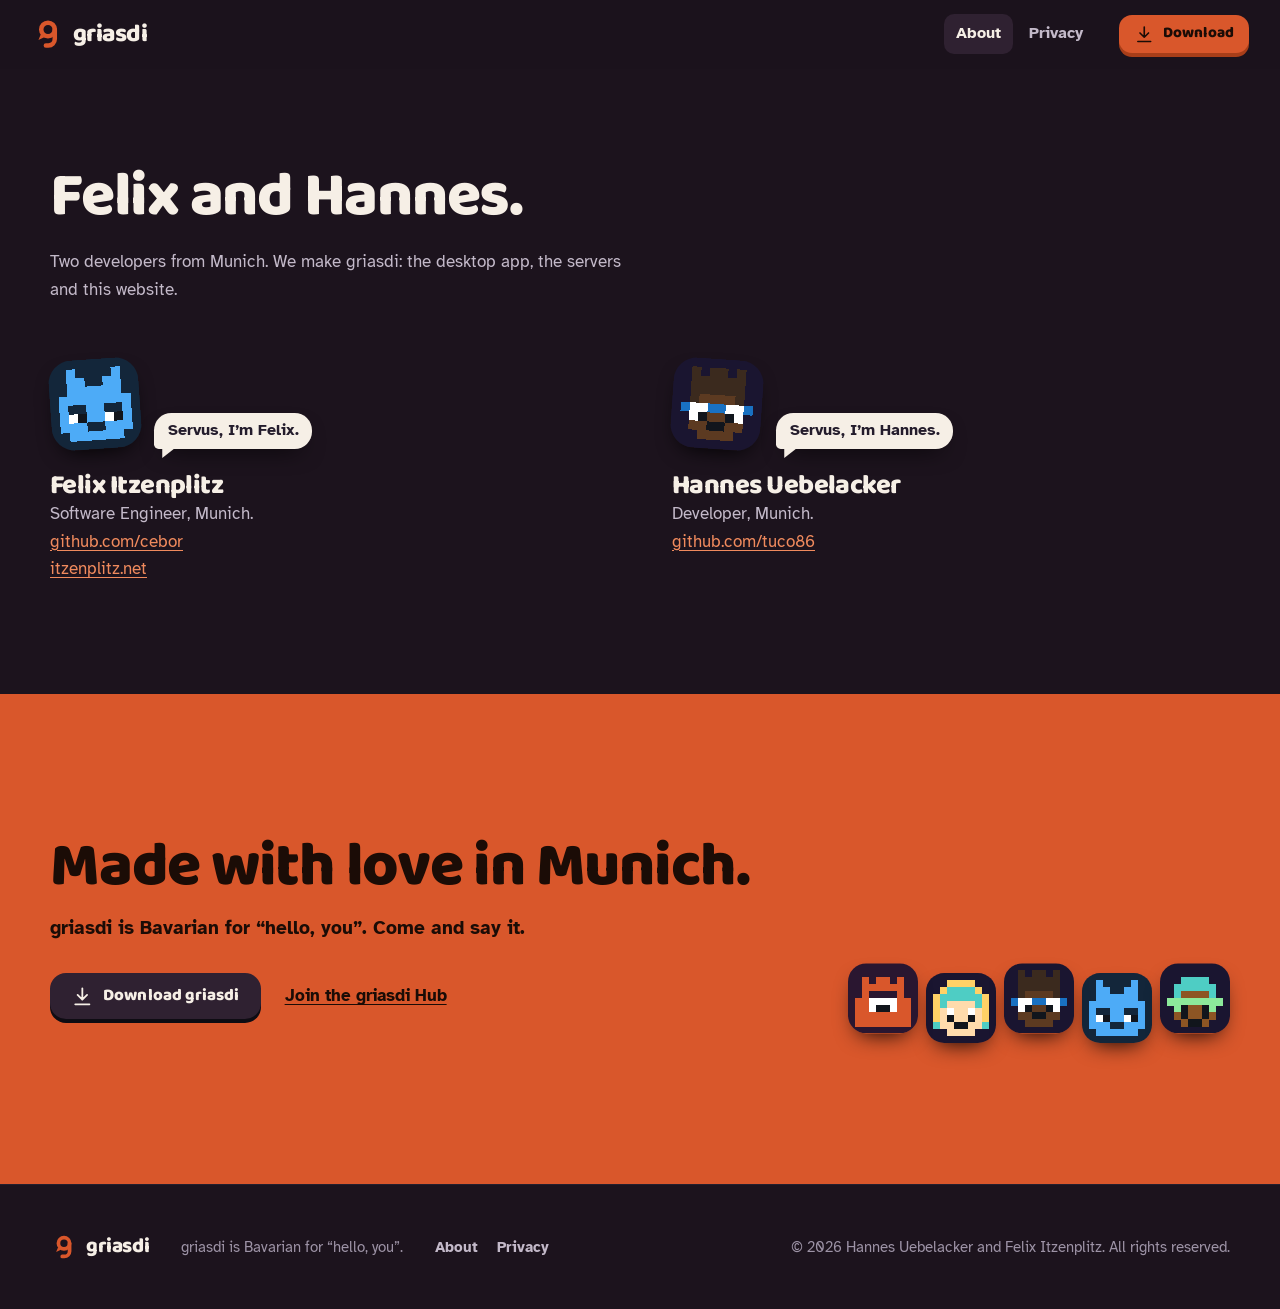
==== commit e5e51302: "Call Felix a software engineer on the about page" ====
--- a/site/about/index.html
+++ b/site/about/index.html
@@ -53,7 +53,7 @@
     <li class="person">
       <div class="peek"><span class="face-slot" data-face="40" aria-hidden="true"></span><span class="bubble">Servus, I’m Felix.</span></div>
       <h2>Felix Itzenplitz</h2>
-      <p>Developer, Munich.</p>
+      <p>Software Engineer, Munich.</p>
       <p><a href="https://github.com/cebor">github.com/cebor</a></p>
       <p><a href="https://itzenplitz.net">itzenplitz.net</a></p>
     </li>
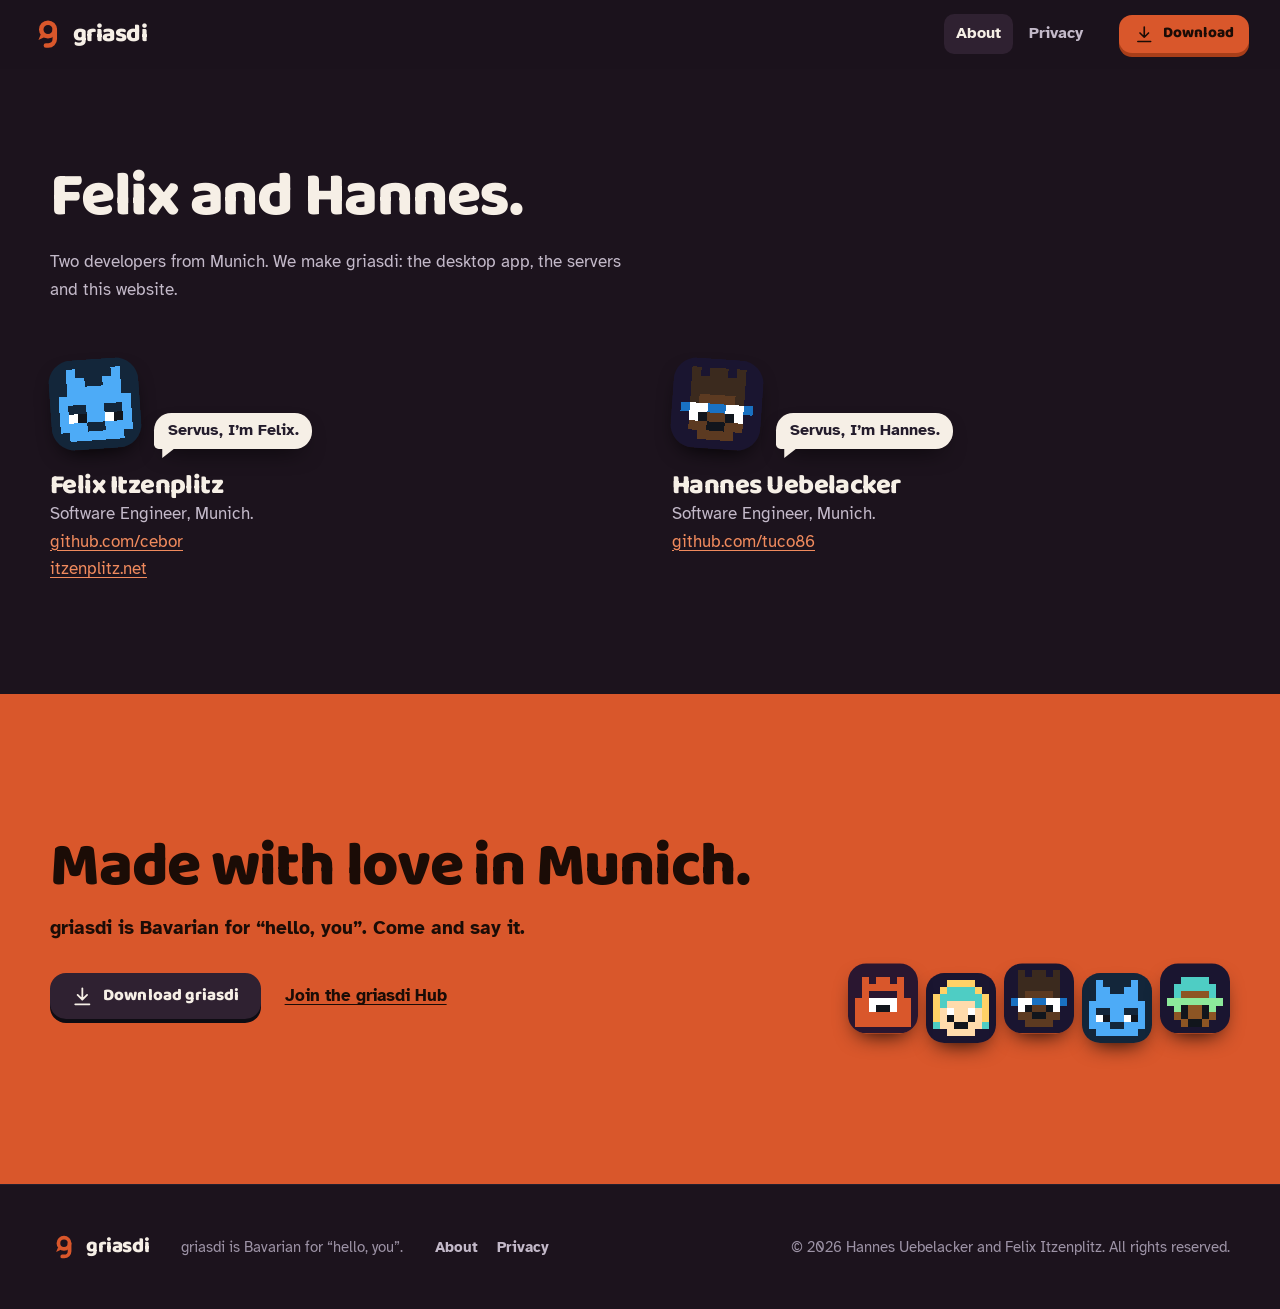
==== commit a0ccaca9: "Call Hannes a software engineer on the about page" ====
--- a/site/about/index.html
+++ b/site/about/index.html
@@ -60,7 +60,7 @@
     <li class="person">
       <div class="peek"><span class="face-slot" data-face="27" aria-hidden="true"></span><span class="bubble">Servus, I’m Hannes.</span></div>
       <h2>Hannes Uebelacker</h2>
-      <p>Developer, Munich.</p>
+      <p>Software Engineer, Munich.</p>
       <p><a href="https://github.com/tuco86">github.com/tuco86</a></p>
     </li>
   </ul>
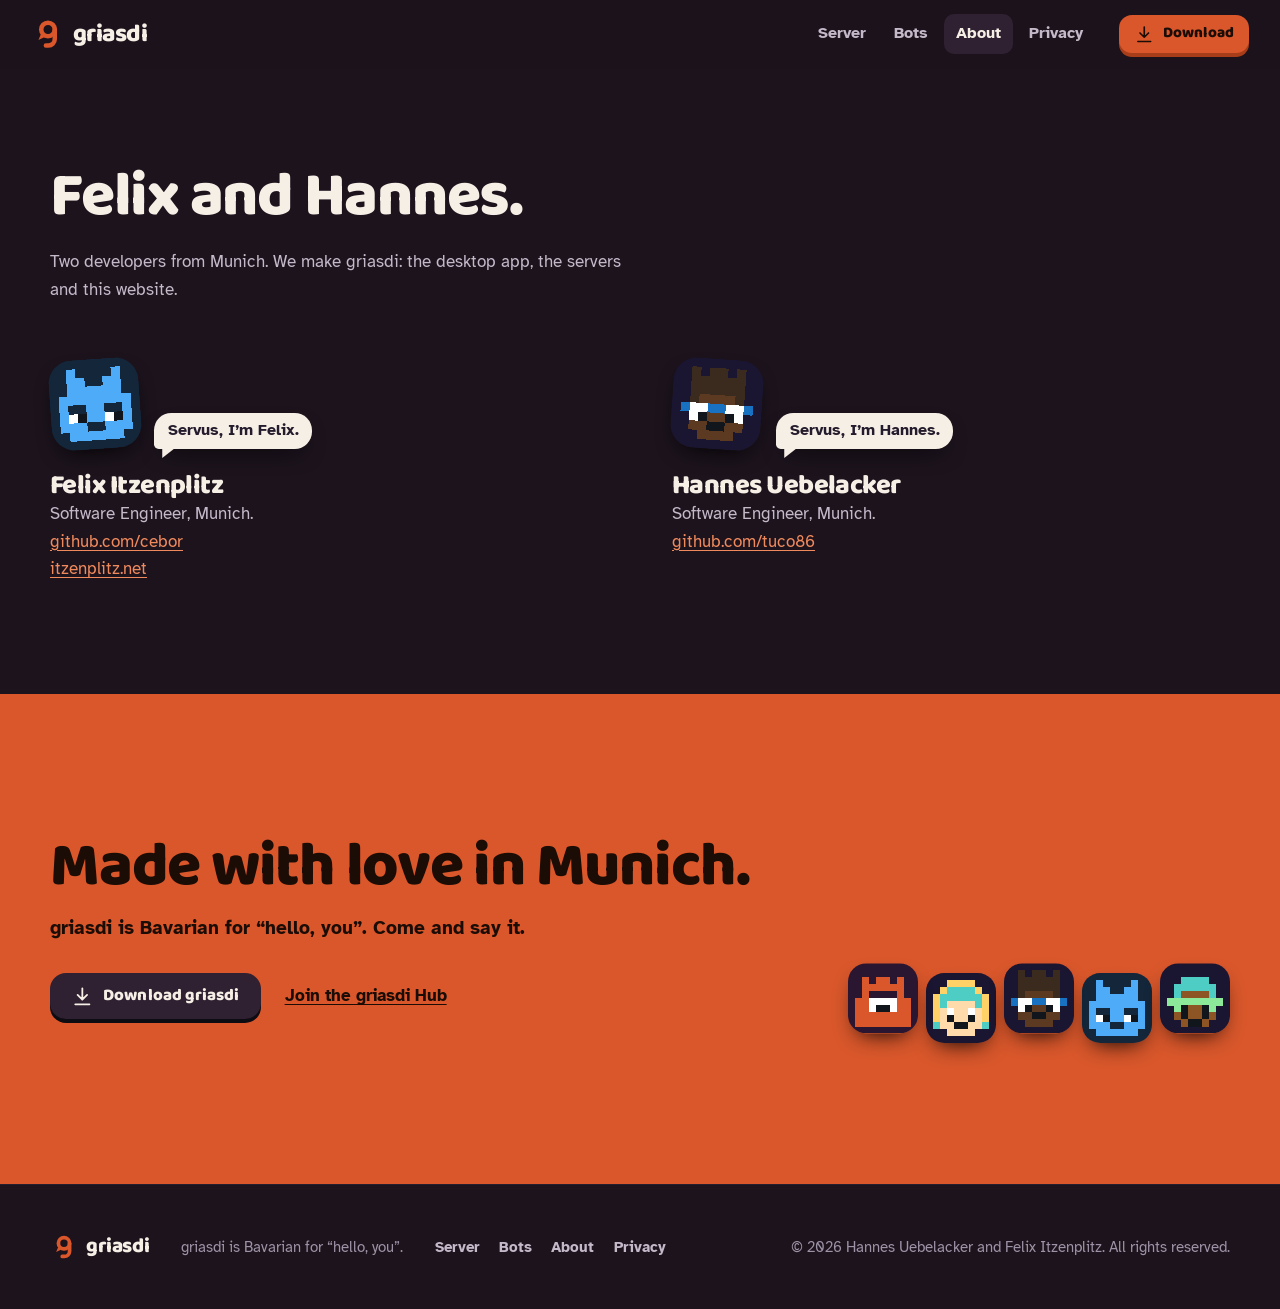
==== commit 1c841033: "Add the server and bot guides" ====
--- a/site/about/index.html
+++ b/site/about/index.html
@@ -37,6 +37,8 @@
   <nav class="nav" aria-label="Main">
     <a class="brand" href="../" aria-label="griasdi, to the home page"><img src="../img/mark.svg" width="34" height="34" alt=""><span>griasdi</span></a>
     <ul class="nav-links">
+      <li><a href="../server/">Server</a></li>
+      <li><a href="../bots/">Bots</a></li>
       <li><a href="../about/" aria-current="page">About</a></li>
       <li><a href="../privacy/">Privacy</a></li>
     </ul>
@@ -80,7 +82,7 @@
   <div class="wrap foot-row">
     <a class="brand" href="../" aria-label="griasdi, to the home page"><img src="../img/mark.svg" width="28" height="28" alt=""><span>griasdi</span></a>
     <p>griasdi is Bavarian for “hello, you”.</p>
-    <ul class="foot-links"><li><a href="../about/">About</a></li><li><a href="../privacy/">Privacy</a></li></ul>
+    <ul class="foot-links"><li><a href="../server/">Server</a></li><li><a href="../bots/">Bots</a></li><li><a href="../about/">About</a></li><li><a href="../privacy/">Privacy</a></li></ul>
     <p class="legal">© 2026 Hannes Uebelacker and Felix Itzenplitz. All rights reserved.</p>
   </div>
 </footer>
--- a/site/styles.css
+++ b/site/styles.css
@@ -382,6 +382,7 @@
 /* devs */
 .devs-grid { display: grid; grid-template-columns: minmax(0, 1.25fr) minmax(0, 1fr); gap: 1.1rem; align-items: start; }
 .devs-grid > * { min-width: 0; }
+.devs-stack { display: grid; grid-template-columns: minmax(0, 1fr); gap: 1.1rem; min-width: 0; }
 .term { display: flex; flex-direction: column; gap: .8rem; padding: 1.5rem; border-radius: 24px; background: var(--night); border: 1px solid var(--line); }
 .term header { display: flex; align-items: center; gap: .7rem; color: var(--terra-l); }
 .term h3 { color: var(--ink); }
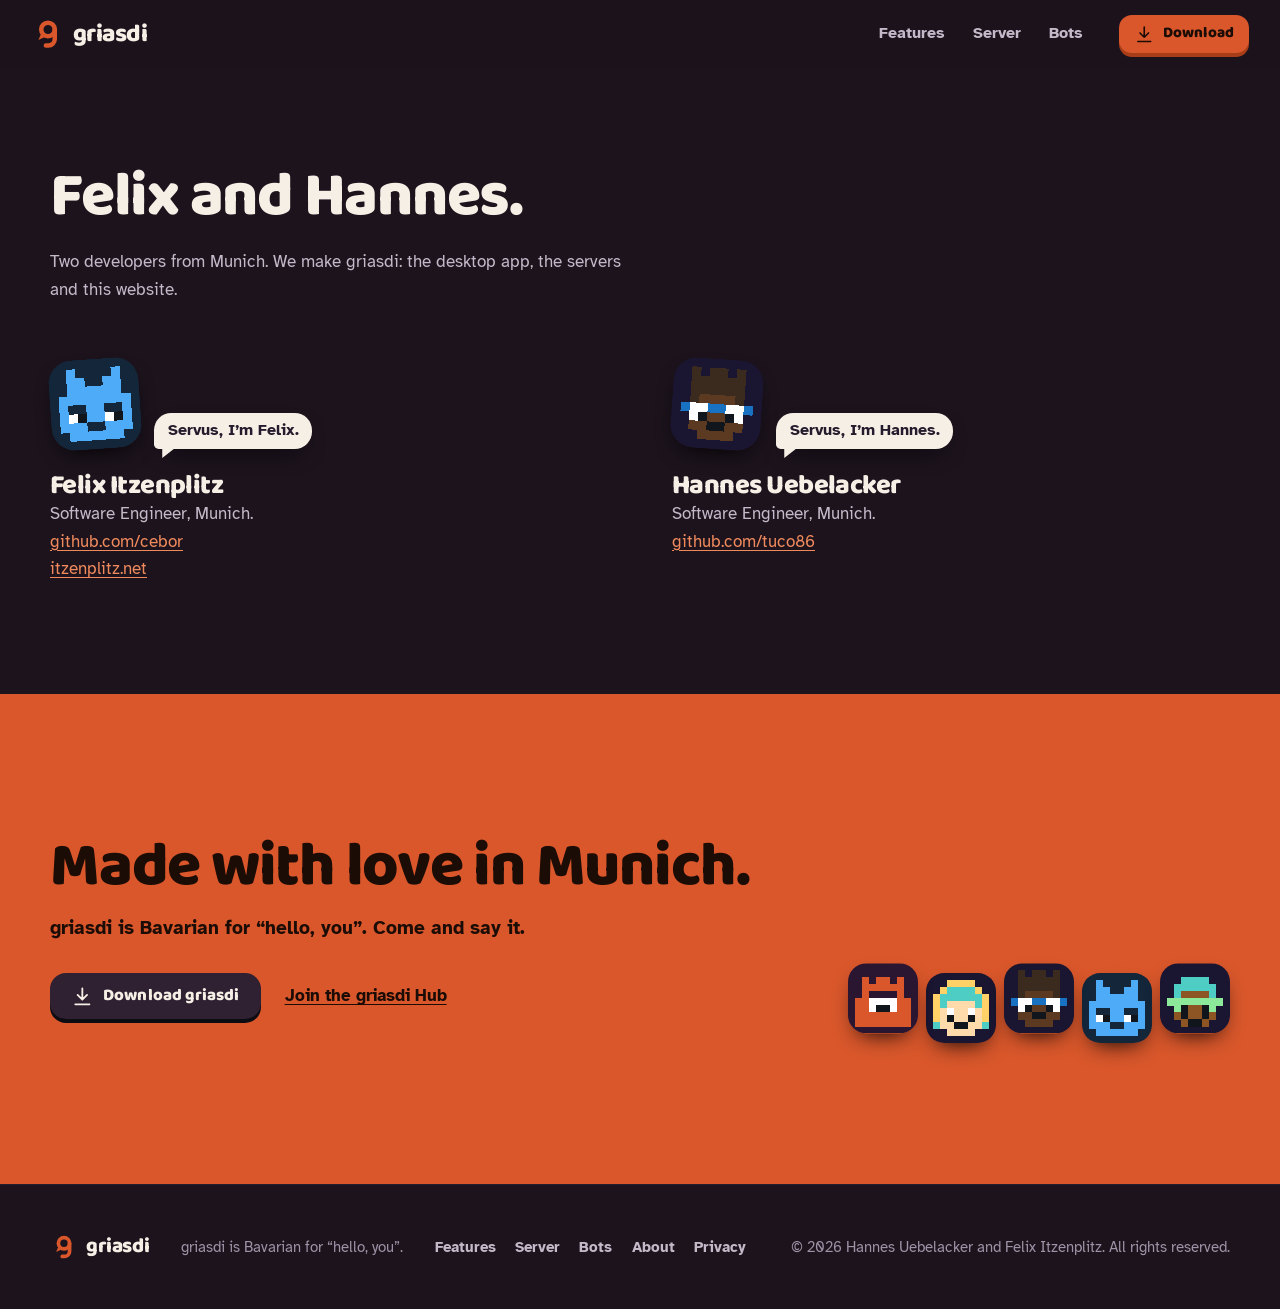
==== commit fda0b121: "Add a features page and one nav across the site - site/features/: every feature with its specs from " ====
--- a/site/about/index.html
+++ b/site/about/index.html
@@ -37,10 +37,9 @@
   <nav class="nav" aria-label="Main">
     <a class="brand" href="../" aria-label="griasdi, to the home page"><img src="../img/mark.svg" width="34" height="34" alt=""><span>griasdi</span></a>
     <ul class="nav-links">
+      <li><a href="../features/">Features</a></li>
       <li><a href="../server/">Server</a></li>
       <li><a href="../bots/">Bots</a></li>
-      <li><a href="../about/" aria-current="page">About</a></li>
-      <li><a href="../privacy/">Privacy</a></li>
     </ul>
     <a class="btn btn-small" href="../#download"><svg class="ico" aria-hidden="true"><use href="#i-down"/></svg>Download</a>
   </nav>
@@ -82,7 +81,7 @@
   <div class="wrap foot-row">
     <a class="brand" href="../" aria-label="griasdi, to the home page"><img src="../img/mark.svg" width="28" height="28" alt=""><span>griasdi</span></a>
     <p>griasdi is Bavarian for “hello, you”.</p>
-    <ul class="foot-links"><li><a href="../server/">Server</a></li><li><a href="../bots/">Bots</a></li><li><a href="../about/">About</a></li><li><a href="../privacy/">Privacy</a></li></ul>
+    <ul class="foot-links"><li><a href="../features/">Features</a></li><li><a href="../server/">Server</a></li><li><a href="../bots/">Bots</a></li><li><a href="../about/" aria-current="page">About</a></li><li><a href="../privacy/">Privacy</a></li></ul>
     <p class="legal">© 2026 Hannes Uebelacker and Felix Itzenplitz. All rights reserved.</p>
   </div>
 </footer>
--- a/site/styles.css
+++ b/site/styles.css
@@ -112,7 +112,14 @@
 .nav-links a { display: block; padding: .45rem .75rem; border-radius: 10px; color: var(--ink-2); text-decoration: none; font-weight: 700; font-size: .98rem; }
 .nav-links a:hover { color: var(--ink); background: var(--night-3); }
 .nav-links a[aria-current="page"] { color: var(--ink); background: var(--night-3); }
-@media (max-width: 900px) { .nav-links { display: none; } .nav .btn-small { margin-left: auto; } }
+@media (max-width: 900px) {
+  /* the links move to a second row under the brand and the button */
+  html { scroll-padding-top: 7.5rem; }
+  .nav { flex-wrap: wrap; height: auto; column-gap: 1rem; row-gap: 0; padding-top: .6rem; }
+  .nav .btn-small { margin-left: auto; }
+  .nav-links { order: 3; width: calc(100% + 1.5rem); margin: .2rem -.75rem 0; padding-bottom: .35rem; overflow-x: auto; }
+  .nav-links a { padding: .35rem .75rem; }
+}
 
 /* ---------- hero ---------- */
 .hero {
@@ -261,7 +268,7 @@
   transition: background .2s, color .2s;
 }
 .seg button:hover { color: var(--ink); }
-.seg button[aria-checked="true"] { background: var(--lav); color: #17121f; }
+.seg button[aria-checked="true"], .seg button[aria-selected="true"] { background: var(--lav); color: #17121f; }
 .seg button:focus-visible { outline: 3px solid var(--lav-l); outline-offset: 1px; }
 .wave { width: 100%; height: auto; aspect-ratio: 1200 / 264; }
 @media (max-width: 520px) { .seg button { padding: .5em .7em; font-size: .88rem; } }
@@ -445,13 +452,13 @@
 @media (max-width: 700px) { .beta { grid-template-columns: auto 1fr; } .beta .btn { grid-column: 1 / -1; justify-self: start; } }
 @media (max-width: 900px) { .platforms { grid-template-columns: 1fr; } }
 
-.soon {
-  position: relative; display: flex; align-items: center; gap: 1rem;
-  width: fit-content; max-width: 100%; margin-top: clamp(2.5rem, 5vw, 3.5rem); padding: 1rem 4.5rem 1rem 1.2rem;
-  border: 2px dashed rgb(27 12 6 / .45); border-radius: 18px; color: var(--on-terra);
-}
-.soon .ico { width: 1.8rem; height: 1.8rem; }
-.soon p { font-size: 1.05rem; }
+.host {
+  display: flex; align-items: center; gap: 1rem;
+  width: fit-content; max-width: 100%; margin-top: clamp(2.5rem, 5vw, 3.5rem); padding: 1rem 1.2rem;
+  border: 2px solid rgb(27 12 6 / .45); border-radius: 18px; color: var(--on-terra);
+}
+.host .ico { width: 1.8rem; height: 1.8rem; }
+.host p { font-size: 1.05rem; }
 .stamp {
   position: absolute; right: -.9rem; top: 50%; translate: 0 -50%; rotate: -14deg;
   padding: .2em .55em; border: 3px solid var(--on-terra); border-radius: 8px;
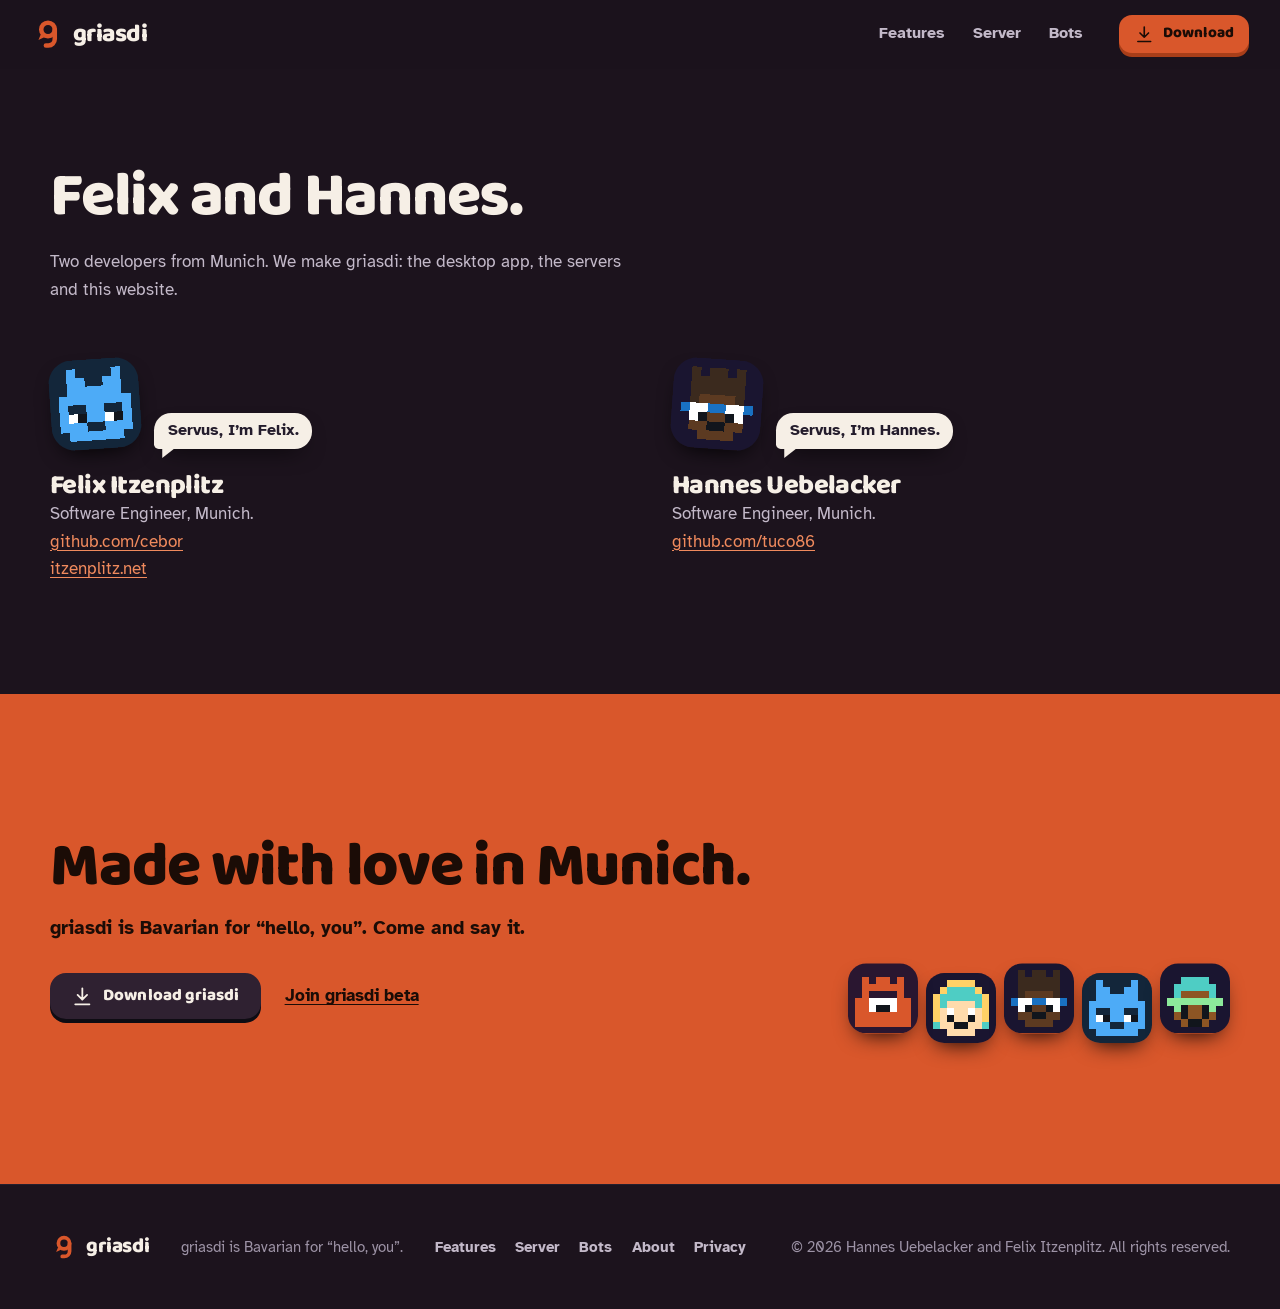
==== commit 1907f702: "Call the beta community griasdi beta - The community was renamed from griasdi Hub; buttons and the p" ====
--- a/site/about/index.html
+++ b/site/about/index.html
@@ -70,7 +70,7 @@
       <div>
         <h2 id="love-title">Made with love in Munich.</h2>
         <p class="love-say">griasdi is Bavarian for “hello, you”. Come and say it.</p>
-        <p class="love-actions"><a class="btn btn-ghost" href="../#download"><svg class="ico" aria-hidden="true"><use href="#i-down"/></svg>Download griasdi</a><a href="../join/#invite:[base64]">Join the griasdi Hub</a></p>
+        <p class="love-actions"><a class="btn btn-ghost" href="../#download"><svg class="ico" aria-hidden="true"><use href="#i-down"/></svg>Download griasdi</a><a href="../join/#invite:[base64]">Join griasdi beta</a></p>
       </div>
       <div class="dl-cast" aria-hidden="true"><span class="face-slot" data-face="11"></span><span class="face-slot" data-face="1"></span><span class="face-slot" data-face="27"></span><span class="face-slot" data-face="40"></span><span class="face-slot" data-face="6"></span></div>
     </div>
